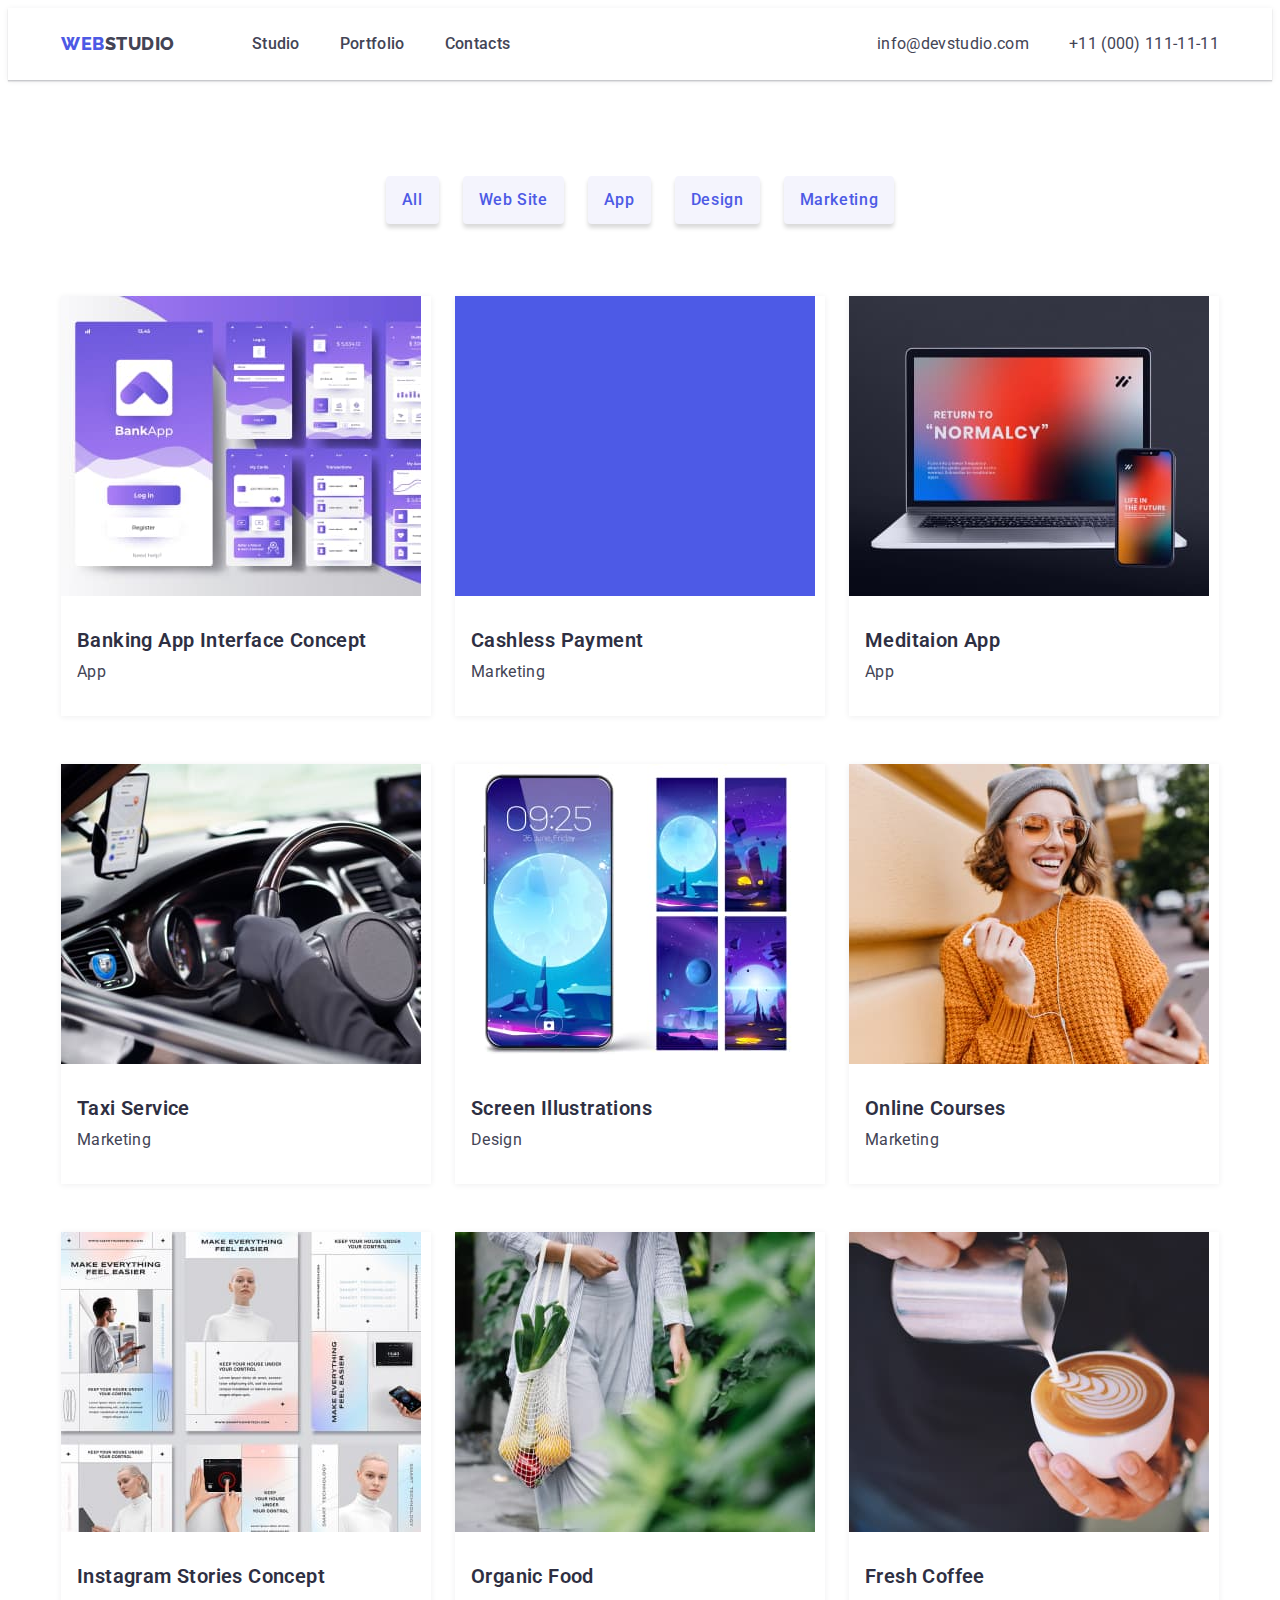
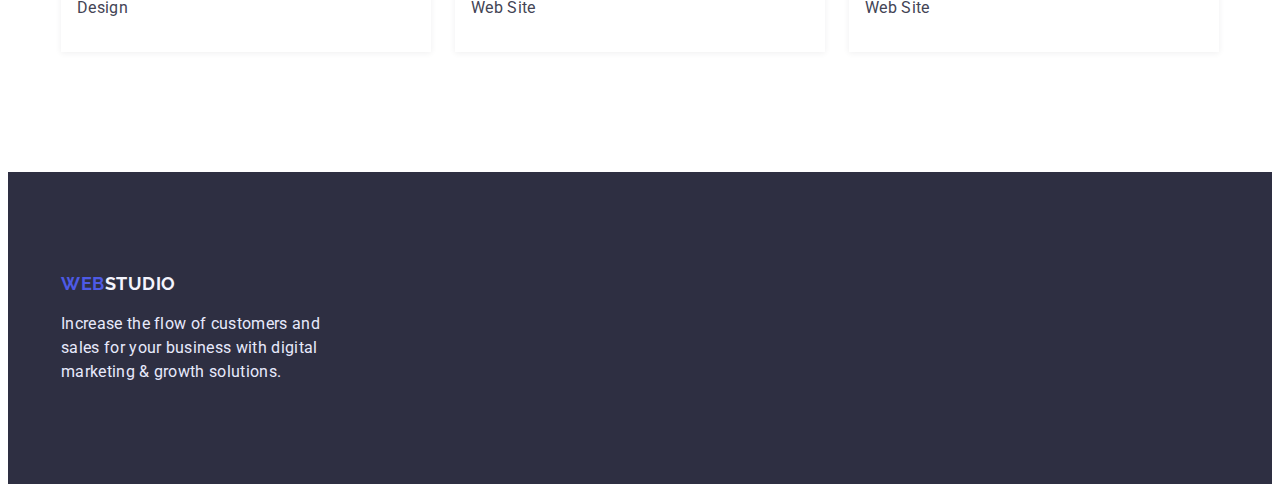
==== portfolio.html @ 61e57a36 "Initial commit" ====
<!DOCTYPE html>
<html lang="en">
  <head>
    <meta charset="UTF-8" />
    <meta http-equiv="X-UA-Compatible" content="IE=edge" />
    <meta name="viewport" content="width=device-width, initial-scale=1.0" />

    <title>PORTFOLIO</title>

    <link rel="preconnect" href="https://fonts.googleapis.com" />
    <link rel="preconnect" href="https://fonts.gstatic.com" crossorigin />
    <link
      href="https://fonts.googleapis.com/css2?family=Raleway:wght@800&family=Roboto:wght@400;500&display=swap"
      rel="stylesheet"
    />

    <link
      rel="stylesheet"
      href="https://cdnjs.cloudflare.com/ajax/libs/modern-normalize/1.1.0/modern-normalize.min.css"
      integrity="sha512-wpPYUAdjBVSE4KJnH1VR1HeZfpl1ub8YT/NKx4PuQ5NmX2tKuGu6U/JRp5y+Y8XG2tV+wKQpNHVUX03MfMFn9Q=="
      crossorigin="anonymous"
      referrerpolicy="no-referrer"
    />
    <link rel="stylesheet" href="./css/styles.css" />
  </head>

  <body>
    <!-- Header -->
    <header class="main-header">
      <!-- Navigation -->
      <div class="container header-container">
        <nav class="navigation-section">
          <!-- Logo -->
          <a href="./index.html" class="logo-link">
            <span class="logo-web">WEB</span>STUDIO
          </a>
          <!-- Navigation menu -->
          <ul class="navigation-list list">
            <li class="navigation-item">
              <a class="navigation-link link" href="./index.html">Studio</a>
            </li>
            <li class="navigation-item">
              <a class="navigation-link link" href="./portfolio.html"
                >Portfolio
              </a>
            </li>
            <li class="navigation-item">
              <a class="navigation-link link" href="./">Contacts</a>
            </li>
          </ul>
        </nav>
        <!-- Contacts in header -->
        <ul class="contact-list list">
          <li class="contact-item">
            <a href="malito:info@devstudio.com" class="contact link"
              >info@devstudio.com
            </a>
          </li>
          <li class="contact-item">
            <a href="tel:+11(000)1111111" class="contact link"
              >+11 (000) 111-11-11
            </a>
          </li>
        </ul>
      </div>
    </header>

    <!-- Main content -->
    <main>
      <!-- Portfolio content -->
      <section class="main-portfolio section">
        <div class="container">
          <h1 class="visually-hidden">Portfolio</h1>

          <!-- Portfolio buttons -->
          <ul class="portfolio-btn-list list">
            <li class="btn-item">
              <button class="portfolio-btn btn" type="button">All</button>
            </li>
            <li class="btn-item">
              <button class="portfolio-btn btn" type="button">Web Site</button>
            </li>
            <li class="btn-item">
              <button class="portfolio-btn btn" type="button">App</button>
            </li>
            <li class="btn-item">
              <button class="portfolio-btn btn" type="button">Design</button>
            </li>
            <li class="btn-item">
              <button class="portfolio-btn btn" type="button">Marketing</button>
            </li>
          </ul>

          <!-- Portfolio-list -->
          <ul class="portfolio-list list">
            <li class="portfolio-item item">
              <a href="#" class="portfolio-link">
                <img
                  src="./images/portbanking.jpg"
                  alt="Portfolio App Banking"
                  width="360"
                  height="300"
                />
                <div class="example-description">
                  <h2 class="portfolio-list-title">
                    Banking App Interface Concept
                  </h2>
                  <p class="portfolio-list-text">App</p>
                </div>
              </a>
            </li>
            <li class="portfolio-item item">
              <a href="#" class="portfolio-link">
                <img
                  src="./images/portpayment.jpg"
                  alt="Portfolio Payment"
                  width="360"
                  height="300"
                />
                <div class="example-description">
                  <h2 class="portfolio-list-title">Cashless Payment</h2>
                  <p class="portfolio-list-text">Marketing</p>
                </div>
              </a>
            </li>
            <li class="portfolio-item item">
              <a href="#" class="portfolio-link">
                <img
                  src="./images/portmeditaion.jpg"
                  alt="Portfolio Meditaion"
                  width="360"
                  height="300"
                />
                <div class="example-description">
                  <h2 class="portfolio-list-title">Meditaion App</h2>
                  <p class="portfolio-list-text">App</p>
                </div>
              </a>
            </li>
            <li class="portfolio-item item">
              <a href="#" class="portfolio-link">
                <img
                  src="./images/porttaxi.jpg"
                  alt="Portfolio Taxi"
                  width="360"
                  height="300"
                />
                <div class="example-description">
                  <h2 class="portfolio-list-title">Taxi Service</h2>
                  <p class="portfolio-list-text">Marketing</p>
                </div>
              </a>
            </li>
            <li class="portfolio-item item">
              <a href="#" class="portfolio-link">
                <img
                  src="./images/portillustrations.jpg"
                  alt="Portfolio Screen Illustrations"
                  width="360"
                  height="300"
                />
                <div class="example-description">
                  <h2 class="portfolio-list-title">Screen Illustrations</h2>
                  <p class="portfolio-list-text">Design</p>
                </div>
              </a>
            </li>
            <li class="portfolio-item item">
              <a href="#" class="portfolio-link">
                <img
                  src="./images/portcourses.jpg"
                  alt="Portfolio Screen Illustrations"
                  width="360"
                  height="300"
                />
                <div class="example-description">
                  <h2 class="portfolio-list-title">Online Courses</h2>
                  <p class="portfolio-list-text">Marketing</p>
                </div>
              </a>
            </li>
            <li class="portfolio-item item">
              <a href="#" class="portfolio-link">
                <img
                  src="./images/portinstagram.jpg"
                  alt="Portfolio Instagram"
                  width="360"
                  height="300"
                />
                <div class="example-description">
                  <h2 class="portfolio-list-title">
                    Instagram Stories Concept
                  </h2>
                  <p class="portfolio-list-text">Design</p>
                </div>
              </a>
            </li>
            <li class="portfolio-item item">
              <a href="#" class="portfolio-link">
                <img
                  src="./images/portfood.jpg"
                  alt="Portfolio Food"
                  width="360"
                  height="300"
                />
                <div class="example-description">
                  <h2 class="portfolio-list-title">Organic Food</h2>
                  <p class="portfolio-list-text">Web Site</p>
                </div>
              </a>
            </li>
            <li class="portfolio-item item">
              <a href="#" class="portfolio-link">
                <img
                  src="./images/portcoffee.jpg"
                  alt="Portfolio Coffee"
                  width="360"
                  height="300"
                />
                <div class="example-description">
                  <h2 class="portfolio-list-title">Fresh Coffee</h2>
                  <p class="portfolio-list-text">Web Site</p>
                </div>
              </a>
            </li>
          </ul>
        </div>
      </section>
    </main>

    <!-- Footer -->
    <footer class="footer">
      <!-- Logo and message -->
      <div class="container">
        <div class="logo-message">
          <a href="./index.html" class="logo-footer">
            <span class="logo-web">WEB</span>STUDIO
          </a>
          <p class="footer-message">
            Increase the flow of customers and sales for your business with
            digital marketing & growth solutions.
          </p>
        </div>
      </div>
    </footer>
  </body>
</html>
---- css/styles.css ----
:root {
    --primary-background-color: #ffffff;
    --main-text-color: #434455;
    --headings-color: #2e2f42;
    --primary-brand-color: #4d5ae5;
    --light-background-color: #f4f4fd;
    --accent-color: #e7e9fc;
    --secondary-text-color: #ffffff;

    --primary-margin-btwn-items: 24px;
}

/* ___________Reset_________ */

.list {
    list-style: none;
    padding-left: 0;
    margin: 0;
}

h1,
h2,
h3,
h4,
h5,
h6,
p {
    margin-top: 0;
    margin-bottom: 0;
}

.link {
    text-decoration: none;
    color: inherit;
}

img {
    display: block;
    max-width: 100%;
    height: auto;
}

address {
    font-style: normal;
}

/* ___________General styles_________ */

.visually-hidden {
    position: absolute;
    width: 1px;
    height: 1px;
    margin: -1px;
    border: 0;
    padding: 0;

    white-space: nowrap;
    clip-path: inset(100%);
    clip: rect(0 0 0 0);
    overflow: hidden;
}

body {
    color: var(--main-text-color);
    background-color: var(--primary-background-color);

    font-family: 'Roboto', sans-serif;
    font-size: 16px;
}

.container {
    width: 1158px;
    padding: 0 15px;
    margin: 0 auto;
}

.section {
    padding: 120px 0;
}

/* _____________HEADER______________ */

/* ___________Navigation_________ */

.main-header {
    background-color: var(--white-background-color);
    box-shadow:
        0px 2px 1px rgba(46, 47, 66, 0.08),
        0px 1px 1px rgba(46, 47, 66, 0.16),
        0px 1px 6px rgba(46, 47, 66, 0.08);
    padding-top: var(--primary-margin-btwn-items);
    padding-bottom: var(--primary-margin-btwn-items);
}

.main-header .header-container,
.navigation-section {
    display: flex;
    align-items: center;
}

/* ___________Logo_________ */

.logo-link {
    display: inline-block;
    margin-right: 77px;

    font-family: 'Raleway', sans-serif;
    font-weight: 800;
    font-size: 18px;
    line-height: 1.33;
    letter-spacing: 0.03em;
    text-decoration: none;
    text-transform: uppercase;
    color: var(--main-text-color);
}

/* ___________Navigation menu_________ */

.navigation-list,
.navigation-link {
    display: block;

    font-weight: 500;
    line-height: 1.5;
    letter-spacing: 0.02em;
    color: inherit;
}

.navigation-list {
    display: flex;
}

.navigation-item:not(:last-child) {
    margin-right: 40px;
}

.link:hover,
.link:focus,
.link:active {
    color: var(--primary-brand-color);
}

/* ___________Contacts in header__________ */

.contact-list {
    display: flex;
    margin-left: auto;
}

.contact-item:not(:last-child) {
    margin-right: 40px;
}

.contact {
    display: block;

    line-height: 1.5;
    letter-spacing: 0.02em;
    color: var(--main-text-color);
}

.contact:hover,
.contact:focus,
.contact:active {
    color: var(--primary-brand-color);
}

/* ________________MAIN________________ */

.hero {
    padding: 192px 0;

    background-color:var(--headings-color);
    text-align: center;
}

.hero-title {
    width: 492px;
    margin: 0 auto 48px;

    font-weight: 500;
    font-size: 56px;
    line-height: 1.07;
    letter-spacing: 0.02em;
    color: var(--secondary-text-color);
    }

.btn {
    display: inline-block;
    padding: 16px 32px;
    border-radius: 4px;
    border-style: none;

    color: var(--secondary-text-color);
    background-color: var(--primary-brand);
    font-weight: 500;
    font-size: 16px;
    line-height: 1.19;
    letter-spacing: 0.04em;

    box-shadow: 0px 4px 4px rgba(0, 0, 0, 0.15);

    cursor: pointer;
}

.hero-btn {
    line-height: 1.18;
    color: var(--secondary-text-color);
    background: var(--primary-brand-color);
    box-shadow: 0px 4px 4px rgba(0, 0, 0, 0.15);
}

.hero-btn:hover {
    box-shadow: 
        0px 1px 6px rgba(46, 47, 66, 0.08), 
        0px 1px 1px rgba(46, 47, 66, 0.16),
        0px 2px 1px rgba(46, 47, 66, 0.08);
    border-radius: 4px;
}

.hero-btn:active {
    background: #404bbf;
    box-shadow: 0px 4px 4px rgba(0, 0, 0, 0.15);
    border-radius: 4px;
}

/* ______________FEATURES_____________ */

.section-title {
    margin-bottom: 72px;

    font-weight: 500;
    font-size: 36px;
    line-height: 1.11;
    text-align: center;
    letter-spacing: 0.02em;
    text-transform: capitalize;
    color: var(--headings-color);
}

.features-title {
    margin-bottom: 8px;

    font-weight: 500;
    font-size: 20px;
    line-height: 1.2;
    letter-spacing: 0.02em;
    color: var(--headings-color);
}

.features-text {
    line-height: 1.5;
    letter-spacing: 0.02em;
}

.features {
    padding-bottom: 0px;
}

.features .list,
.services .list,
.team .list {
    display: flex;
    flex-wrap: wrap;
    margin-left: calc(-1 * var(--primary-margin-btwn-items));
}

.features .item {
    flex-basis: calc(100% / 4 - var(--primary-margin-btwn-items));
    margin-left: var(--primary-margin-btwn-items);
}

/* ___________WHAT ARE WE DOING________ */

.services .item {
    flex-basis: calc(100% / 3 - var(--primary-margin-btwn-items));
    margin-left: var(--primary-margin-btwn-items);

    border: 1px solid var(--accent-color);
}

/* ___________OUR TEAM__________ */

.team-section {
    background-color: var(--light-backgrounds-color);
}

.team {
    background-color: #f4f4fd;
}

.team .item {
    flex-basis: calc(100% / 4 - var(--primary-margin-btwn-items));
    margin-left: var(--primary-margin-btwn-items);

    background: color: var(--primary-background-color);
    box-shadow: 
       0px 1px 6px rgb(46 47 66 / 8%), 
       0px 1px 1px rgb(46 47 66 / 16%), 
       0px 2px 1px rgb(46 47 66 / 8%);
    border-radius: 0px 0px 4px 4px;
}

.team-worker,
.portfolio-list-title {
    margin-bottom: 8px;

    font-weight: 500;
    font-size: 20px;
    line-height: 1.2;
    letter-spacing: 0.02em;
    color: var(--headings-color);
}

.team-profession,
.portfolio-list-text {
    line-height: 1.5;
    letter-spacing: 0.02em;
    color: var(--main-text-color);
}

.team .item-description {
    text-align: center;
    padding: 32px 16px;
    border-radius: 0px 0px 4px 4px;

    background-color: var(--primary-background-color);
}

/* ___________FOOTER__________ */

.footer {
    padding: 100px 0;
    background-color: var(--headings-color);
}

.logo-web {
    color: var(--primary-brand-color)
}

.logo-message {
    max-width: 264px;
}

.footer .logo-web {
    margin-bottom: 16px;
    margin-right: 0;
}

.logo-footer {
    display: inline-block;
    margin-bottom: 16px;
   
    font-family: 'Raleway', sans-serif;
    font-weight: 700;
    font-size: 18px;
    line-height: 1.33;
    letter-spacing: 0.03em;
    text-decoration: none;
    color: var(--light-background-color);
    }
   
.footer-message {
    width: 264px;
    line-height: 1.5;
    letter-spacing: 0.02em;
    color: var(--accent-color);
}

.footer-message {
    line-height: 1.5;
    letter-spacing: 0.02em;
}

/* ---------------------------------------------- */
/* --------------------PORTFOLIO----------------- */
/* ---------------------------------------------- */

/* ___________FILTERS__________ */

.main-portfolio {
    background-color: var(--main-white-bgc);
    padding-top: 96px;
}

.portfolio-btn-list {
    display: flex;
    justify-content: center;
    margin-bottom: 72px;
}

.portfolio-btn {
    display: inline-block;
    padding: 8px 16px;
    border-radius: 4px;
    border: 1px solid var(--accent-color);

    font-weight: 600;
    font-size: 16px;
    line-height: 1.5;
    height: 48px;
    letter-spacing: 0.04em;
    color: var(--primary-brand-color);
    background: #f4f4fd;
    
    cursor: pointer;
}

.portfolio-btn-list .btn-item:not(:last-child) {
    margin-right: var(--primary-margin-btwn-items);
}

.portfolio-btn:hover,
.portfolio-btn:focus {
    color: var(--secondary-text-color);
    background: var(--primary-brand-color);
    border-color: transparent;
    box-shadow: 
       0px 3px 1px rgba(0, 0, 0, 0.1), 
       0px 2px 1px rgba(0, 0, 0, 0.08),
       0px 2px 2px rgba(0, 0, 0, 0.12);
}

.btn {
    font-family: inherit;
    cursor: pointer;
    font-weight: 500;
    letter-spacing: 0.04em;
    border-radius: 4px;
    border: none;
}

/* ___________GALERY__________ */

.portfolio-section {
    padding-top: 96px;
}

.portfolio-list {
    display: flex;
    flex-wrap: wrap;
    margin-left: calc(-1 * var(--primary-margin-btwn-items));
    margin-top: calc(-2 * var(--primary-margin-btwn-items));
}

.portfolio-list > .item {
    flex-basis: calc(100% / 3 - var(--primary-margin-btwn-items));
    margin-left: var(--primary-margin-btwn-items);
    margin-top: calc(2 * var(--primary-margin-btwn-items));

    box-shadow: 0px 1px 6px rgba(46, 47, 66, 0.08);
}

.example-description {
    padding: 32px 0 32px 16px;
    border: 0.5px solid var(--light-backgrounds-color);
    border-top: none;
}

.portfolio-link {
    text-decoration: none;
}

.portfolio-list-title {
    margin-bottom: 8px;
   
    color: var(--headings-color);
    font-weight: 600;
    font-size: 20px;
    line-height: 1.2;
    letter-spacing: 0.02em;
    }

.portfolio-list-text {
    line-height: 1.5;
    letter-spacing: 0.02em;
    color: var(--main-text-color);
    }
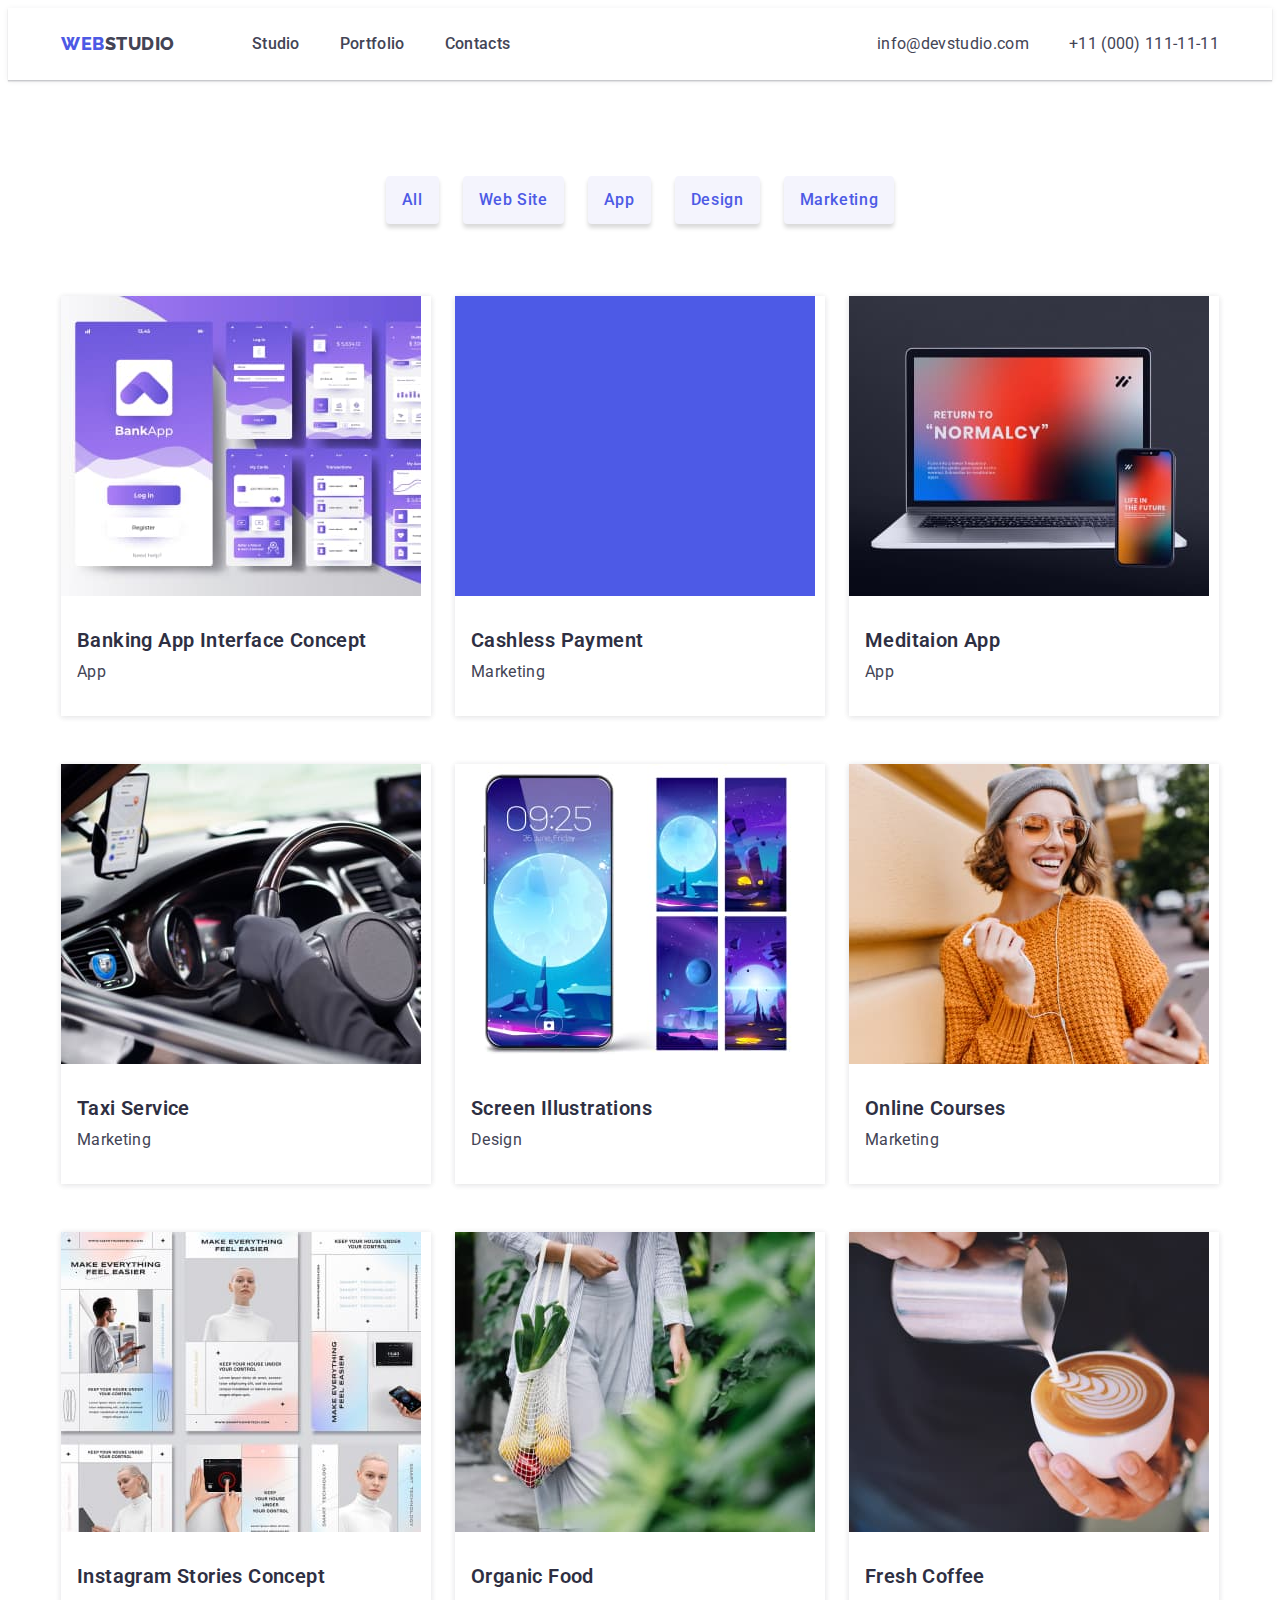
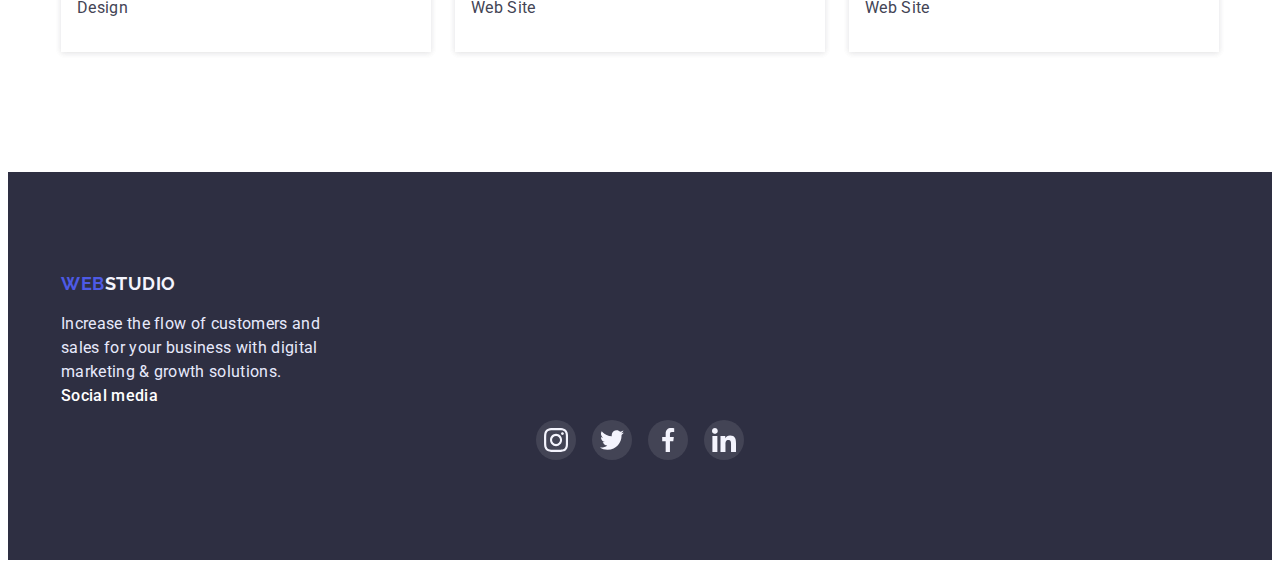
==== commit 93c88397: "for inspection" ====
--- a/portfolio.html
+++ b/portfolio.html
@@ -241,6 +241,60 @@
             digital marketing & growth solutions.
           </p>
         </div>
+        <!-- Social media -->
+        <div class="social">
+          <h2 class="social-title">Social media</h2>
+          <ul class="social-list list">
+            <li>
+              <a
+                href="www.instagram.com"
+                class="social-link"
+                target="_blank"
+                rel="noreferrer noopener"
+              >
+                <svg class="social-icon" width="24" height="24">
+                  <use href="./images/icons.svg#icon-instagram"></use>
+                </svg>
+              </a>
+            </li>
+            <li>
+              <a
+                href="www.twitter.com"
+                class="social-link"
+                target="_blank"
+                rel="noreferrer noopener"
+              >
+                <svg class="social-icon" width="24" height="24">
+                  <use href="./images/icons.svg#icon-twitter"></use>
+                </svg>
+              </a>
+            </li>
+            <li>
+              <a
+                href="www.facebook.com"
+                class="social-link"
+                target="_blank"
+                rel="noreferrer noopener"
+              >
+                <svg class="social-icon" width="24" height="24">
+                  <use href="./images/icons.svg#icon-facebook"></use>
+                </svg>
+              </a>
+            </li>
+            <li>
+              <a
+                href="www.linkedin.com"
+                class="social-link"
+                target="_blank"
+                rel="noreferrer noopener"
+              >
+                <svg class="social-icon" width="24" height="24">
+                  <use href="./images/icons.svg#icon-linkedin"></use>
+                </svg>
+              </a>
+            </li>
+          </ul>
+        </div>
       </div>
     </footer>
   </body>
--- a/css/styles.css
+++ b/css/styles.css
@@ -6,6 +6,8 @@
     --light-background-color: #f4f4fd;
     --accent-color: #e7e9fc;
     --secondary-text-color: #ffffff;
+    --client-icon-color: #8e8f99;
+    --green-color: #31d0aa;
 
     --primary-margin-btwn-items: 24px;
 }
@@ -169,7 +171,13 @@
 
 .hero {
     padding: 192px 0;
-
+    max-width: 1440px;
+    height: 600px;
+    margin: 0 auto;
+    background-image: linear-gradient(rgba(46, 47, 66, 0.7), rgba(46, 47, 66, 0.7)), url(../images/hero-bg.jpeg);
+    background-size: cover;
+    background-repeat: no-repeat;
+    background-position: center;
     background-color:var(--headings-color);
     text-align: center;
 }
@@ -270,6 +278,18 @@
     margin-left: var(--primary-margin-btwn-items);
 }
 
+.features-icon-bg {
+    display: flex;
+    justify-content: center;
+    align-items: center;
+    height: 112px;
+    margin-bottom: 8px;
+
+    background: #f4f4fd;
+    border-radius: 4px;
+    border-style: none;
+}
+
 /* ___________WHAT ARE WE DOING________ */
 
 .services .item {
@@ -325,6 +345,63 @@
     border-radius: 0px 0px 4px 4px;
 
     background-color: var(--primary-background-color);
+}
+
+.team-social-list {
+    display: flex;
+    justify-content: center;
+    gap: 24px;
+    margin-top: 12px;
+}
+
+.team-social-link {
+    display: flex;
+    justify-content: center;
+    align-items: center;
+    width: 40px;
+    height: 40px;
+    border-radius: 50%;
+    background-color: var(--primary-brand-color);
+}
+
+.team-social-icon {
+    fill: #f4f4fd;
+}
+
+/* ___________Customers styles__________ */
+
+.customers-list {
+    display: flex;
+    justify-content: center;
+    align-items: center;
+    gap: 24px;
+}
+
+.customers-list-item {
+    width: 168px;
+    height: 88px;
+}
+
+.customers-link {
+    display: flex;
+    justify-content: center;
+    align-items: center;
+    width: 100%;
+    height: 100%;
+
+    color: var(--client-icon-color);
+    border: 1px solid var(--client-icon-color);
+    border-radius: 4px;
+}
+
+.customers-icon {
+    fill: currentColor;
+}
+
+.customers-link:hover,
+.customers-link:focus {
+    color: var(--primary-brand-color);
+    border-color: var(--primary-brand-color);
 }
 
 /* ___________FOOTER__________ */
@@ -367,9 +444,45 @@
     color: var(--accent-color);
 }
 
-.footer-message {
-    line-height: 1.5;
-    letter-spacing: 0.02em;
+/* ________Social media_______ */
+
+.footer-social {
+    
+}
+
+.social-title {
+    margin-bottom: 12px;
+
+    font-weight: 500;
+    font-size: 16px;
+    line-height: 1.5;
+    letter-spacing: 0.02em;
+    color: var(--secondary-text-color);
+}
+
+.social-list {
+    display: flex;
+    justify-content: center;
+    gap: 16px;
+}
+
+.social-link {
+    display: flex;
+    justify-content: center;
+    align-items: center;
+    width: 40px;
+    height: 40px;
+    border-radius: 50%;
+    background-color: rgba(255, 255, 255, 0.1);
+}
+
+.social-icon {
+    fill: var(--light-background-color);
+}
+
+.social-link:hover,
+.social-link:focus {
+    background-color: var(--green-color);
 }
 
 /* ---------------------------------------------- */
@@ -458,7 +571,19 @@
 }
 
 .portfolio-link {
+    color: var(--main-text-color);
+    display: block;
+    box-shadow: 0px 1px 6px rgba(46, 47, 66, 0.08);
+
     text-decoration: none;
+}
+
+.portfolio-link:hover,
+.portfolio-link:focus {
+    box-shadow: 
+       0px 1px 6px rgba(46, 47, 66, 0.08), 
+       0px 1px 1px rgba(46, 47, 66, 0.16),
+       0px 2px 1px rgba(46, 47, 66, 0.08);
 }
 
 .portfolio-list-title {
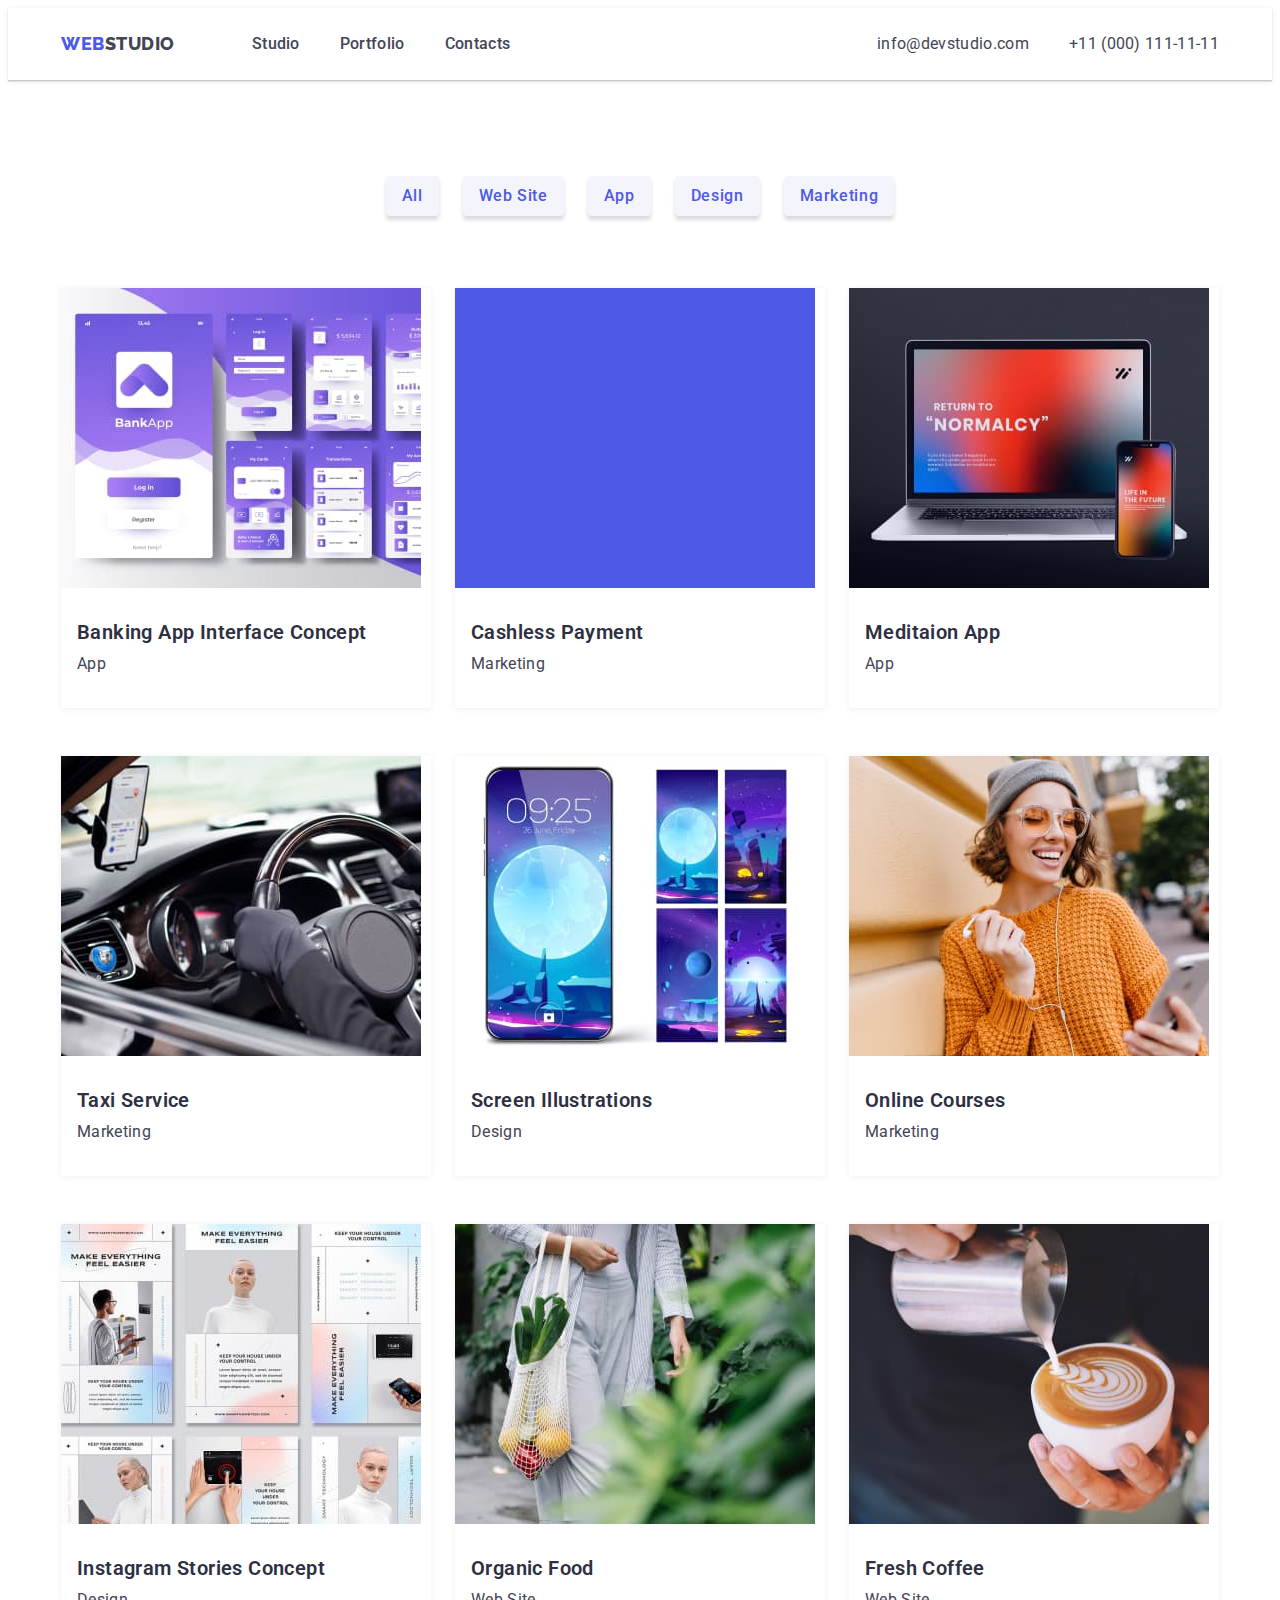
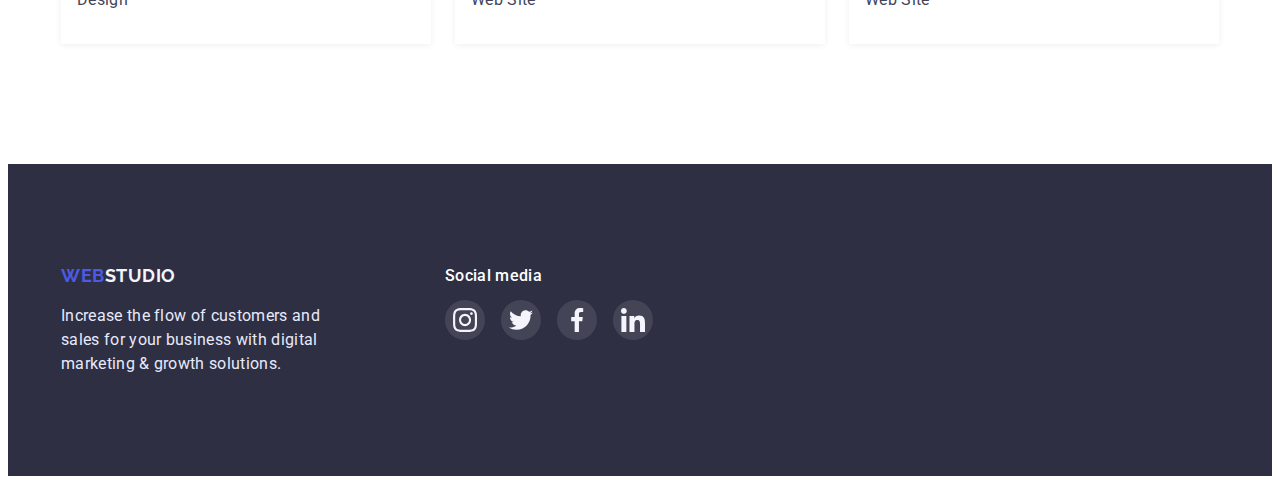
==== commit 0390e256: "for inspection #2" ====
--- a/portfolio.html
+++ b/portfolio.html
@@ -231,7 +231,7 @@
     <!-- Footer -->
     <footer class="footer">
       <!-- Logo and message -->
-      <div class="container">
+      <div class="container footer-conteiner">
         <div class="logo-message">
           <a href="./index.html" class="logo-footer">
             <span class="logo-web">WEB</span>STUDIO
--- a/css/styles.css
+++ b/css/styles.css
@@ -266,8 +266,7 @@
 }
 
 .features .list,
-.services .list,
-.team .list {
+.services .list {
     display: flex;
     flex-wrap: wrap;
     margin-left: calc(-1 * var(--primary-margin-btwn-items));
@@ -341,15 +340,19 @@
 
 .team .item-description {
     text-align: center;
-    padding: 32px 16px;
+    padding: 32px 0px;
     border-radius: 0px 0px 4px 4px;
 
     background-color: var(--primary-background-color);
 }
 
+.team .list {
+    display: flex;
+    justify-content: center;
+    flex-wrap: wrap;
+}
+
 .team-social-list {
-    display: flex;
-    justify-content: center;
     gap: 24px;
     margin-top: 12px;
 }
@@ -417,6 +420,7 @@
 
 .logo-message {
     max-width: 264px;
+    margin-right: 120px;
 }
 
 .footer .logo-web {
@@ -444,11 +448,11 @@
     color: var(--accent-color);
 }
 
+.footer-conteiner {
+    display: flex;
+}
+
 /* ________Social media_______ */
-
-.footer-social {
-    
-}
 
 .social-title {
     margin-bottom: 12px;
@@ -511,7 +515,6 @@
     font-weight: 600;
     font-size: 16px;
     line-height: 1.5;
-    height: 48px;
     letter-spacing: 0.04em;
     color: var(--primary-brand-color);
     background: #f4f4fd;
@@ -527,7 +530,6 @@
 .portfolio-btn:focus {
     color: var(--secondary-text-color);
     background: var(--primary-brand-color);
-    border-color: transparent;
     box-shadow: 
        0px 3px 1px rgba(0, 0, 0, 0.1), 
        0px 2px 1px rgba(0, 0, 0, 0.08),
@@ -573,7 +575,7 @@
 .portfolio-link {
     color: var(--main-text-color);
     display: block;
-    box-shadow: 0px 1px 6px rgba(46, 47, 66, 0.08);
+    /*box-shadow: 0px 1px 6px rgba(46, 47, 66, 0.08);*/
 
     text-decoration: none;
 }
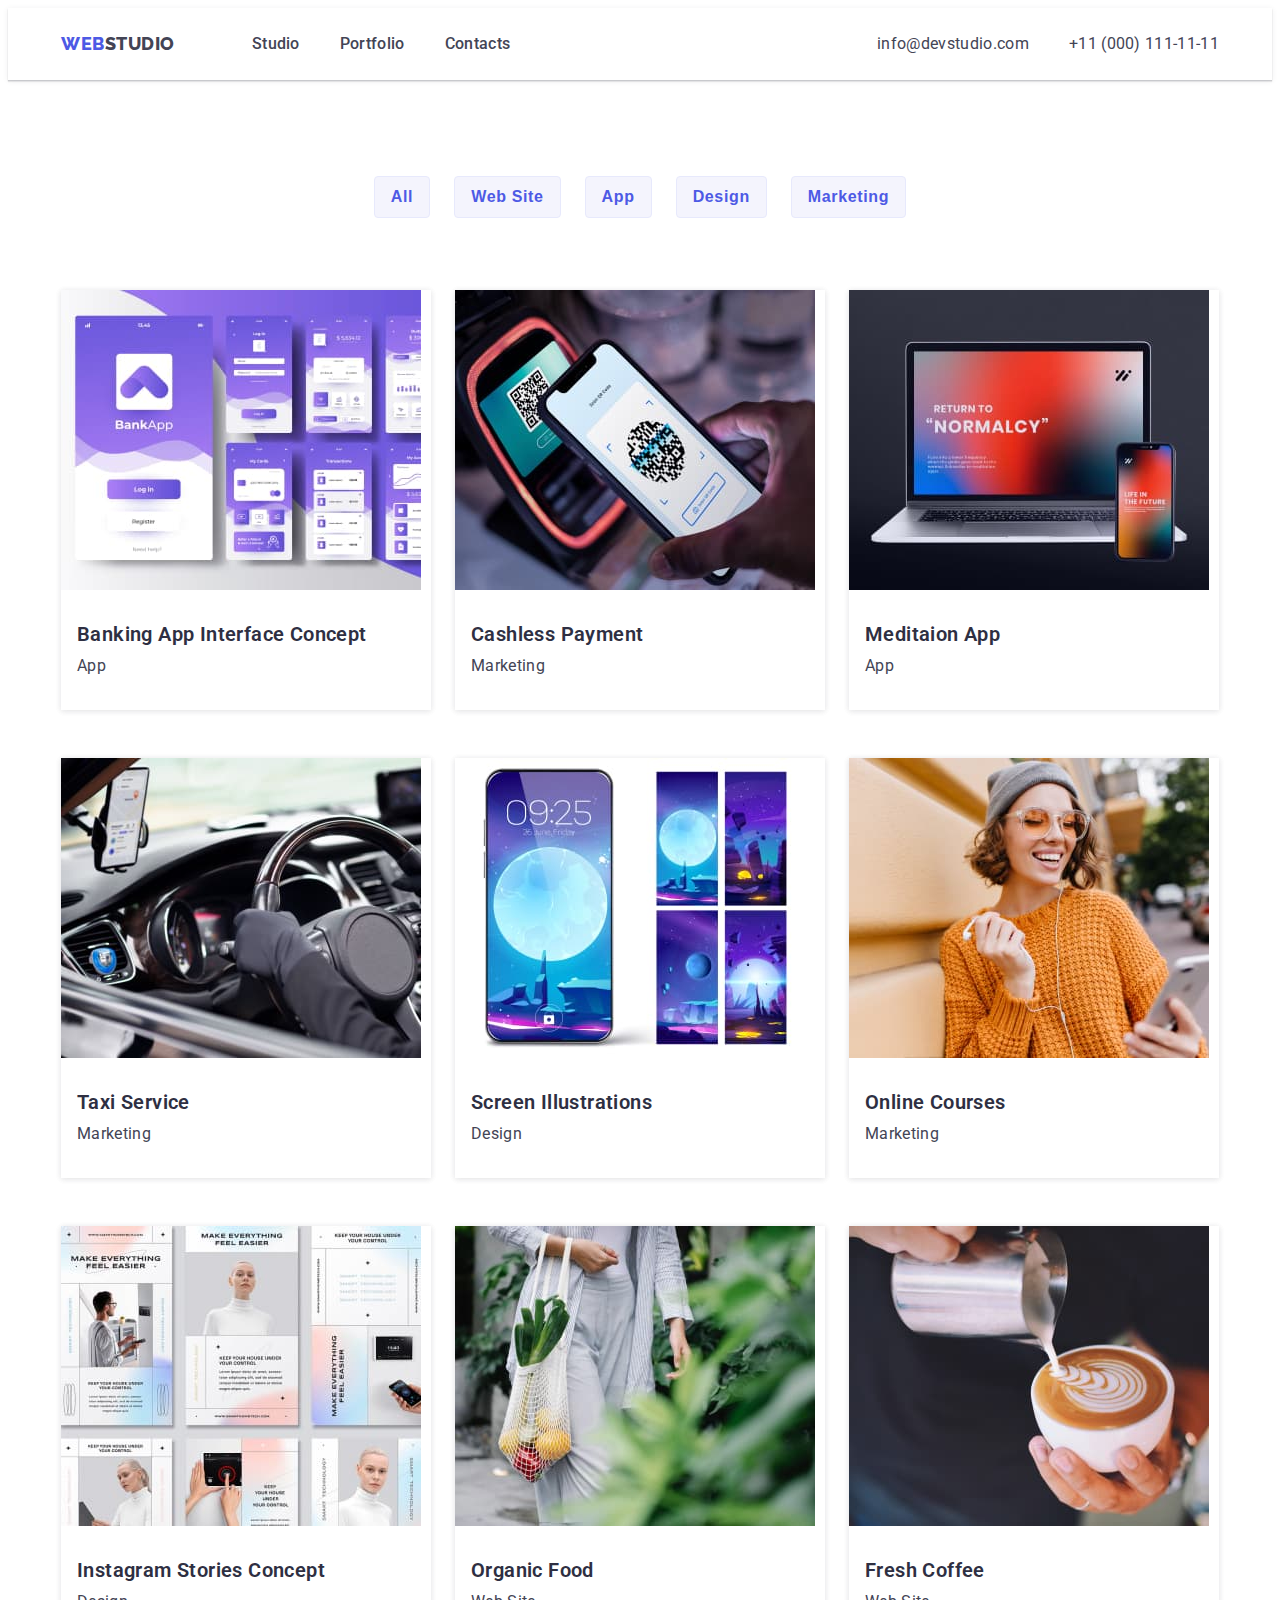
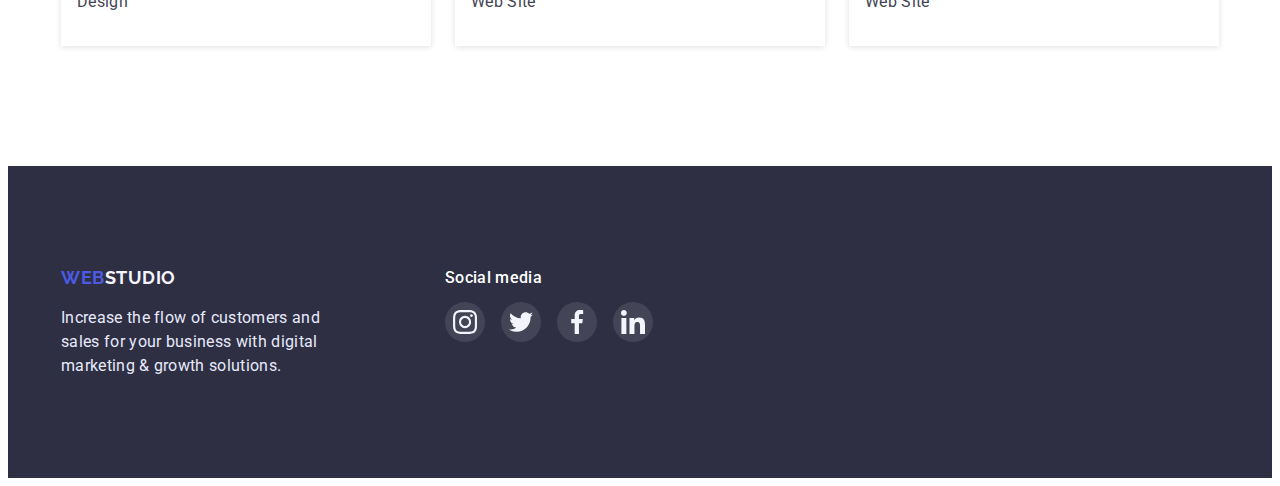
==== commit a73084e8: "finished #4" ====
--- a/portfolio.html
+++ b/portfolio.html
@@ -75,19 +75,19 @@
           <!-- Portfolio buttons -->
           <ul class="portfolio-btn-list list">
             <li class="btn-item">
-              <button class="portfolio-btn btn" type="button">All</button>
-            </li>
-            <li class="btn-item">
-              <button class="portfolio-btn btn" type="button">Web Site</button>
-            </li>
-            <li class="btn-item">
-              <button class="portfolio-btn btn" type="button">App</button>
-            </li>
-            <li class="btn-item">
-              <button class="portfolio-btn btn" type="button">Design</button>
-            </li>
-            <li class="btn-item">
-              <button class="portfolio-btn btn" type="button">Marketing</button>
+              <button class="portfolio-btn" type="button">All</button>
+            </li>
+            <li class="btn-item">
+              <button class="portfolio-btn" type="button">Web Site</button>
+            </li>
+            <li class="btn-item">
+              <button class="portfolio-btn" type="button">App</button>
+            </li>
+            <li class="btn-item">
+              <button class="portfolio-btn" type="button">Design</button>
+            </li>
+            <li class="btn-item">
+              <button class="portfolio-btn" type="button">Marketing</button>
             </li>
           </ul>
 
--- a/css/styles.css
+++ b/css/styles.css
@@ -530,21 +530,13 @@
 .portfolio-btn:focus {
     color: var(--secondary-text-color);
     background: var(--primary-brand-color);
+    border-color: transparent;
     box-shadow: 
        0px 3px 1px rgba(0, 0, 0, 0.1), 
        0px 2px 1px rgba(0, 0, 0, 0.08),
        0px 2px 2px rgba(0, 0, 0, 0.12);
 }
 
-.btn {
-    font-family: inherit;
-    cursor: pointer;
-    font-weight: 500;
-    letter-spacing: 0.04em;
-    border-radius: 4px;
-    border: none;
-}
-
 /* ___________GALERY__________ */
 
 .portfolio-section {
@@ -575,7 +567,7 @@
 .portfolio-link {
     color: var(--main-text-color);
     display: block;
-    /*box-shadow: 0px 1px 6px rgba(46, 47, 66, 0.08);*/
+    box-shadow: 0px 1px 6px rgba(46, 47, 66, 0.08);
 
     text-decoration: none;
 }
